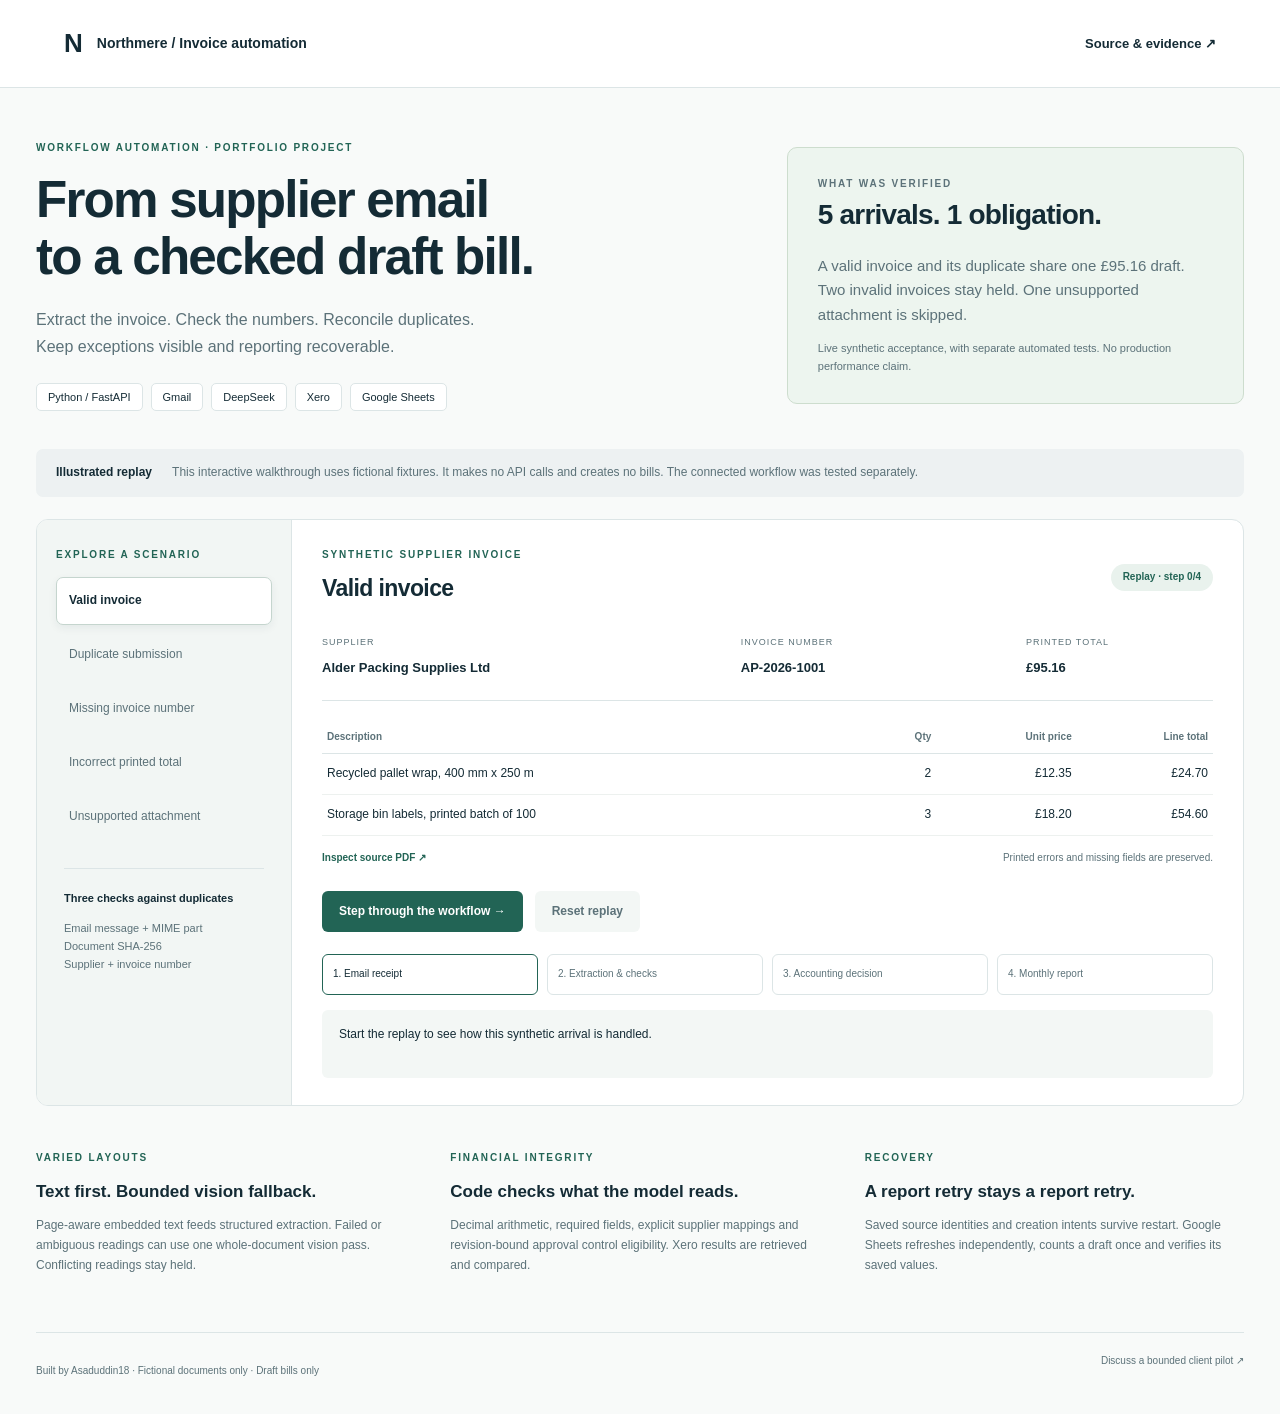
==== site/index.html @ f9c21e70 "Release Northmere invoice automation portfolio source and synthetic demo" ====
<!doctype html>
<html lang="en"><head><meta charset="utf-8"><meta name="viewport" content="width=device-width,initial-scale=1"><meta name="description" content="Supplier invoice automation portfolio: Gmail, DeepSeek extraction, validation, configurable review, Xero drafts and Google Sheets."><title>Northmere · Invoice automation</title><link rel="stylesheet" href="style.css"><script src="demo.js" defer></script></head>
<body><header><a class="brand" href="./">N<span>Northmere / Invoice automation</span></a><nav><a href="https://github.com/Asaduddin18/invoice-intake-automation-portfolio">Source &amp; evidence ↗</a></nav></header>
<main><section class="hero"><div><p class="eyebrow">WORKFLOW AUTOMATION · PORTFOLIO PROJECT</p><h1>From supplier email<br>to a checked draft bill.</h1><p class="intro">Extract the invoice. Check the numbers. Reconcile duplicates.<br>Keep exceptions visible and reporting recoverable.</p><div class="chips"><span>Python / FastAPI</span><span>Gmail</span><span>DeepSeek</span><span>Xero</span><span>Google Sheets</span></div></div><aside class="evidence"><p class="eyebrow">WHAT WAS VERIFIED</p><strong>5 arrivals. 1 obligation.</strong><p>A valid invoice and its duplicate share one £95.16 draft. Two invalid invoices stay held. One unsupported attachment is skipped.</p><p class="small">Live synthetic acceptance, with separate automated tests. No production performance claim.</p></aside></section>
<section class="notice"><b>Illustrated replay</b><span>This interactive walkthrough uses fictional fixtures. It makes no API calls and creates no bills. The connected workflow was tested separately.</span></section>
<section class="workspace"><aside class="chooser"><p class="eyebrow">EXPLORE A SCENARIO</p><div id="scenarios"></div><div class="key"><b>Three checks against duplicates</b><p>Email message + MIME part<br>Document SHA-256<br>Supplier + invoice number</p></div></aside><article class="case"><div class="casehead"><div><p class="eyebrow">SYNTHETIC SUPPLIER INVOICE</p><h2 id="case-name">Loading fixtures…</h2></div><span id="badge" class="badge">Ready</span></div><div class="facts"><div><small>SUPPLIER</small><b id="supplier"></b></div><div><small>INVOICE NUMBER</small><b id="number"></b></div><div><small>PRINTED TOTAL</small><b id="total"></b></div></div><div class="tablewrap"><table><thead><tr><th>Description</th><th>Qty</th><th>Unit price</th><th>Line total</th></tr></thead><tbody id="items"></tbody></table></div><div class="sourcebar"><a id="source" target="_blank" rel="noopener">Inspect source PDF ↗</a><span>Printed errors and missing fields are preserved.</span></div><div class="runbar"><button id="run" type="button">Step through the workflow →</button><button id="reset" type="button" class="quiet">Reset replay</button></div><ol class="flow" id="flow"></ol><div class="outcome" id="outcome" aria-live="polite"></div></article></section>
<section class="closing"><article><p class="eyebrow">VARIED LAYOUTS</p><h3>Text first. Bounded vision fallback.</h3><p>Page-aware embedded text feeds structured extraction. Failed or ambiguous readings can use one whole-document vision pass. Conflicting readings stay held.</p></article><article><p class="eyebrow">FINANCIAL INTEGRITY</p><h3>Code checks what the model reads.</h3><p>Decimal arithmetic, required fields, explicit supplier mappings and revision-bound approval control eligibility. Xero results are retrieved and compared.</p></article><article><p class="eyebrow">RECOVERY</p><h3>A report retry stays a report retry.</h3><p>Saved source identities and creation intents survive restart. Google Sheets refreshes independently, counts a draft once and verifies its saved values.</p></article></section>
<footer><p>Built by <a href="https://github.com/Asaduddin18">Asaduddin18</a> · Fictional documents only · Draft bills only</p><a href="https://github.com/Asaduddin18/invoice-intake-automation-portfolio/blob/main/docs/client-pilot.md">Discuss a bounded client pilot ↗</a></footer></main></body></html>
---- site/style.css ----
:root{--ink:#142b35;--muted:#5c7279;--line:#dce5e6;--green:#226455;--wash:#f3f7f5;--amber:#9b681b}*{box-sizing:border-box}body{margin:0;background:#f8faf9;color:var(--ink);font:15px/1.65 -apple-system,BlinkMacSystemFont,"Segoe UI",sans-serif}a{color:inherit;text-decoration:none}a:hover{text-decoration:underline}header{height:88px;border-bottom:1px solid var(--line);display:flex;align-items:center;justify-content:space-between;padding:0 5vw;background:white}.brand{display:flex;gap:14px;align-items:center;font-weight:800;font-size:26px}.brand span{font-size:14px;font-weight:600}nav{font-size:13px;font-weight:600}main{max-width:1400px;margin:auto;padding:52px 36px 0}.hero{display:grid;grid-template-columns:1.5fr 1fr;gap:65px;align-items:center;margin-bottom:38px}.eyebrow{font-size:10px;letter-spacing:1.8px;font-weight:750;color:var(--green);margin:0 0 14px}h1{font-size:clamp(34px,4vw,55px);line-height:1.12;letter-spacing:-1.8px;margin:0 0 22px;font-weight:720}.intro{color:var(--muted);font-size:16px}.chips{display:flex;gap:8px;flex-wrap:wrap;margin-top:23px}.chips span{border:1px solid var(--line);padding:4px 11px;border-radius:5px;background:white;font-size:11px}.evidence{padding:28px 30px;border:1px solid #cdddce;background:#edf5ef;border-radius:10px}.evidence strong{font-size:28px;letter-spacing:-.8px}.evidence p{color:var(--muted);margin-bottom:0}.evidence .small{font-size:11px}.notice{display:flex;gap:20px;padding:14px 20px;background:#edf1f2;border-radius:7px;font-size:12px;margin-bottom:22px}.notice b{white-space:nowrap}.notice span{color:var(--muted)}.workspace{display:grid;grid-template-columns:255px 1fr;border:1px solid var(--line);border-radius:12px;overflow:hidden;background:white}.chooser{background:#f2f6f4;padding:27px 19px;border-right:1px solid var(--line)}.chooser button{display:block;width:100%;text-align:left;border:1px solid transparent;background:transparent;border-radius:7px;padding:13px 12px;margin:6px 0;color:var(--muted);font:inherit;font-size:12px;cursor:pointer}.chooser button.active{background:white;border-color:#c5d5ce;color:var(--ink);font-weight:650;box-shadow:0 3px 8px #132d3810}.key{margin:28px 8px 0;border-top:1px solid var(--line);padding-top:20px;font-size:11px;color:var(--muted)}.key b{color:var(--ink)}.case{padding:27px 30px}.casehead{display:flex;justify-content:space-between;align-items:center}.casehead h2{font-size:23px;margin:0;letter-spacing:-.6px}.casehead .eyebrow{margin-bottom:7px}.badge{font-size:10px;font-weight:700;border-radius:20px;padding:5px 12px;color:var(--green);background:#e9f2ed}.badge.held{color:var(--amber);background:#fff1da}.facts{display:grid;grid-template-columns:1.5fr 1fr .7fr;gap:18px;margin:27px 0 20px;padding-bottom:20px;border-bottom:1px solid var(--line)}small{display:block;font-size:9px;color:var(--muted);letter-spacing:1px;margin-bottom:5px}.facts b{font-size:13px}.tablewrap{overflow:auto}table{width:100%;border-collapse:collapse;font-size:12px}th{text-align:left;font-weight:600;color:var(--muted);font-size:10px;padding:8px 5px;border-bottom:1px solid var(--line)}td{padding:10px 5px;border-bottom:1px solid #edf1ef}th:not(:first-child),td:not(:first-child){text-align:right;white-space:nowrap}.sourcebar{display:flex;justify-content:space-between;gap:15px;margin-top:14px;font-size:10px}.sourcebar a{font-weight:700;color:var(--green)}.sourcebar span{color:var(--muted)}.runbar{display:flex;gap:12px;margin-top:24px}button{border:0;font:inherit}.runbar button{padding:11px 17px;border-radius:6px;background:var(--green);color:white;font-size:12px;font-weight:600;cursor:pointer}.runbar button.quiet{background:var(--wash);color:var(--muted)}.flow{display:grid;grid-template-columns:repeat(4,1fr);gap:9px;padding:0;list-style:none;margin:22px 0 15px}.flow li{border:1px solid var(--line);border-radius:6px;padding:11px 10px;font-size:10px;color:var(--muted)}.flow li.done{color:var(--green);background:#edf5ef;border-color:#c9ded0}.flow li.current{border-color:var(--green);color:var(--ink)}.outcome{padding:15px 17px;background:var(--wash);border-radius:6px;font-size:12px;min-height:68px}.outcome.held{background:#fff7e9;color:#77511c}.closing{display:grid;grid-template-columns:repeat(3,1fr);gap:35px;margin:44px 0}.closing h3{font-size:17px;line-height:1.4;margin:0}.closing p:not(.eyebrow){font-size:12px;color:var(--muted)}footer{display:flex;justify-content:space-between;gap:20px;border-top:1px solid var(--line);padding:20px 0 25px;color:var(--muted);font-size:10px}button:focus-visible,a:focus-visible{outline:3px solid #86bca5;outline-offset:3px}@media(max-width:800px){header{padding:0 22px;height:70px}.brand span{font-size:11px}nav{font-size:10px}main{padding:30px 18px 0}.hero{grid-template-columns:1fr;gap:20px}.evidence{padding:20px}.workspace{grid-template-columns:1fr}.chooser{border-right:0;border-bottom:1px solid var(--line)}#scenarios{display:flex;flex-wrap:wrap}.chooser button{width:auto;padding:8px}.key{display:none}.case{padding:22px 18px}.facts{grid-template-columns:1fr 1fr}.flow{grid-template-columns:1fr 1fr}.sourcebar,.notice,footer{flex-direction:column;gap:8px}.closing{grid-template-columns:1fr;gap:20px}.chips{margin-top:15px}}
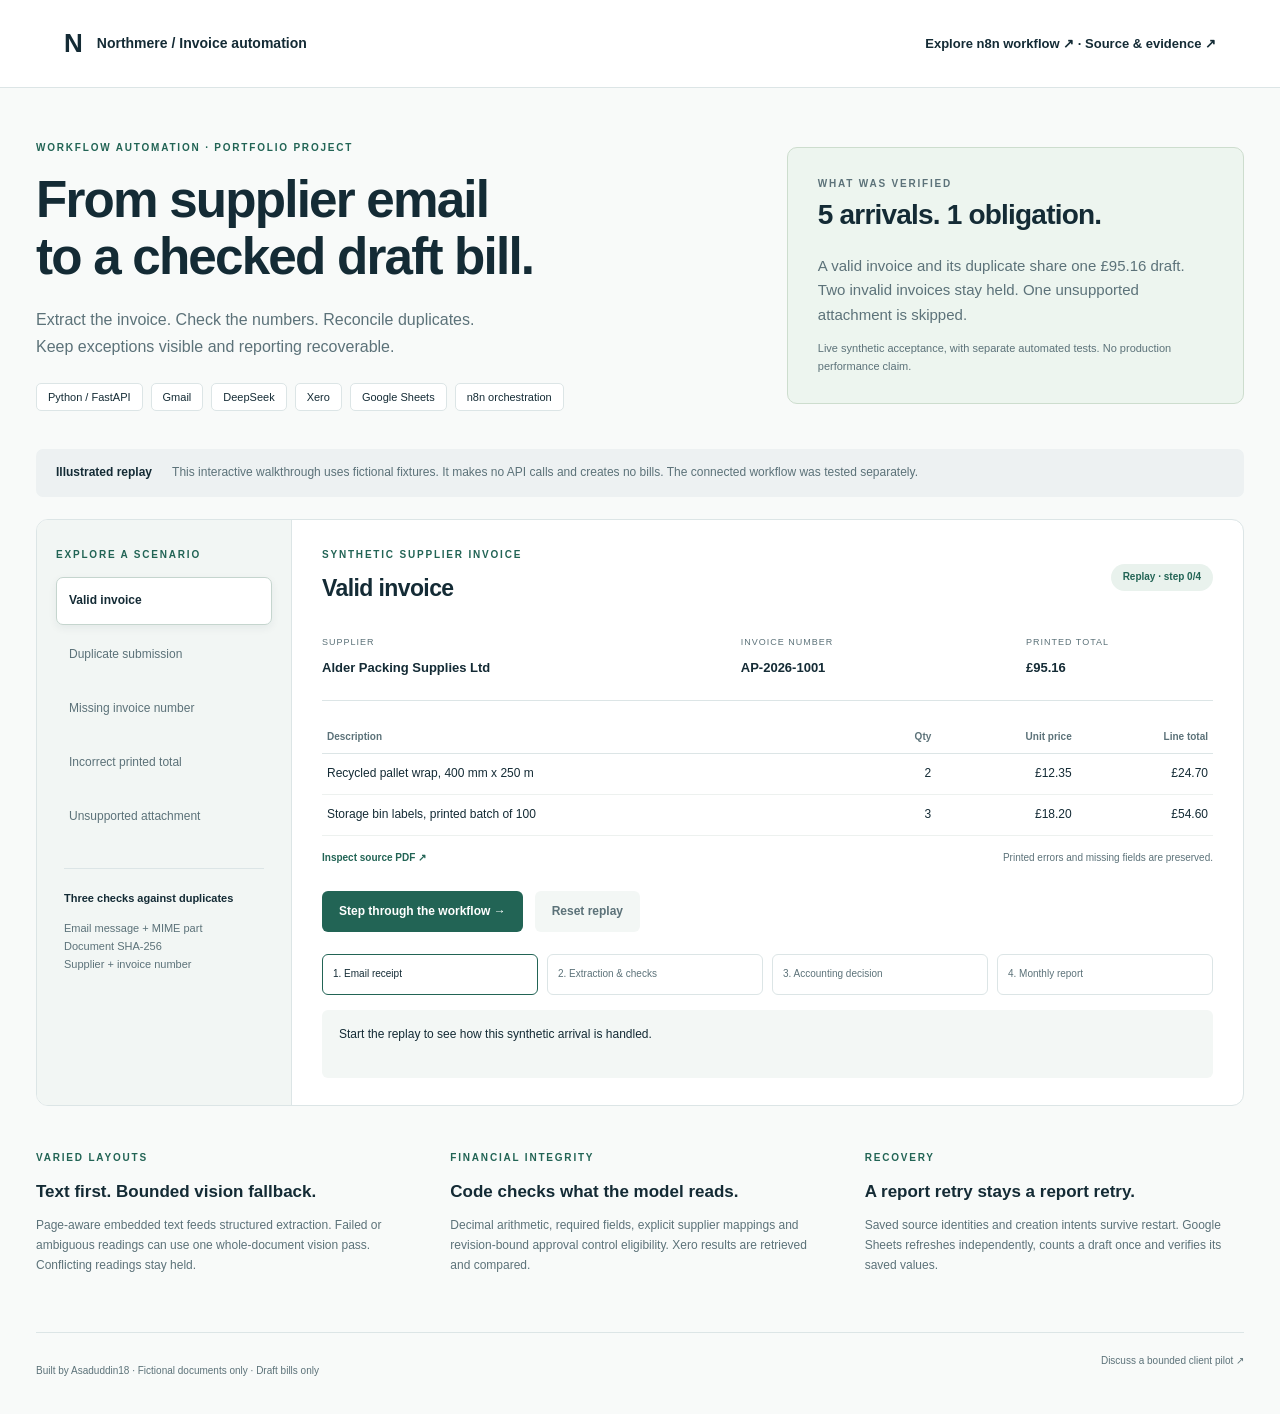
==== commit 4a7405ab: "Release completed n8n orchestration and operator walkthrough" ====
--- a/site/index.html
+++ b/site/index.html
@@ -1,7 +1,7 @@
 <!doctype html>
 <html lang="en"><head><meta charset="utf-8"><meta name="viewport" content="width=device-width,initial-scale=1"><meta name="description" content="Supplier invoice automation portfolio: Gmail, DeepSeek extraction, validation, configurable review, Xero drafts and Google Sheets."><title>Northmere · Invoice automation</title><link rel="stylesheet" href="style.css"><script src="demo.js" defer></script></head>
-<body><header><a class="brand" href="./">N<span>Northmere / Invoice automation</span></a><nav><a href="https://github.com/Asaduddin18/invoice-intake-automation-portfolio">Source &amp; evidence ↗</a></nav></header>
-<main><section class="hero"><div><p class="eyebrow">WORKFLOW AUTOMATION · PORTFOLIO PROJECT</p><h1>From supplier email<br>to a checked draft bill.</h1><p class="intro">Extract the invoice. Check the numbers. Reconcile duplicates.<br>Keep exceptions visible and reporting recoverable.</p><div class="chips"><span>Python / FastAPI</span><span>Gmail</span><span>DeepSeek</span><span>Xero</span><span>Google Sheets</span></div></div><aside class="evidence"><p class="eyebrow">WHAT WAS VERIFIED</p><strong>5 arrivals. 1 obligation.</strong><p>A valid invoice and its duplicate share one £95.16 draft. Two invalid invoices stay held. One unsupported attachment is skipped.</p><p class="small">Live synthetic acceptance, with separate automated tests. No production performance claim.</p></aside></section>
+<body><header><a class="brand" href="./">N<span>Northmere / Invoice automation</span></a><nav><a href="n8n.html">Explore n8n workflow ↗</a> · <a href="https://github.com/Asaduddin18/invoice-intake-automation-portfolio">Source &amp; evidence ↗</a></nav></header>
+<main><section class="hero"><div><p class="eyebrow">WORKFLOW AUTOMATION · PORTFOLIO PROJECT</p><h1>From supplier email<br>to a checked draft bill.</h1><p class="intro">Extract the invoice. Check the numbers. Reconcile duplicates.<br>Keep exceptions visible and reporting recoverable.</p><div class="chips"><span>Python / FastAPI</span><span>Gmail</span><span>DeepSeek</span><span>Xero</span><span>Google Sheets</span><span>n8n orchestration</span></div></div><aside class="evidence"><p class="eyebrow">WHAT WAS VERIFIED</p><strong>5 arrivals. 1 obligation.</strong><p>A valid invoice and its duplicate share one £95.16 draft. Two invalid invoices stay held. One unsupported attachment is skipped.</p><p class="small">Live synthetic acceptance, with separate automated tests. No production performance claim.</p></aside></section>
 <section class="notice"><b>Illustrated replay</b><span>This interactive walkthrough uses fictional fixtures. It makes no API calls and creates no bills. The connected workflow was tested separately.</span></section>
 <section class="workspace"><aside class="chooser"><p class="eyebrow">EXPLORE A SCENARIO</p><div id="scenarios"></div><div class="key"><b>Three checks against duplicates</b><p>Email message + MIME part<br>Document SHA-256<br>Supplier + invoice number</p></div></aside><article class="case"><div class="casehead"><div><p class="eyebrow">SYNTHETIC SUPPLIER INVOICE</p><h2 id="case-name">Loading fixtures…</h2></div><span id="badge" class="badge">Ready</span></div><div class="facts"><div><small>SUPPLIER</small><b id="supplier"></b></div><div><small>INVOICE NUMBER</small><b id="number"></b></div><div><small>PRINTED TOTAL</small><b id="total"></b></div></div><div class="tablewrap"><table><thead><tr><th>Description</th><th>Qty</th><th>Unit price</th><th>Line total</th></tr></thead><tbody id="items"></tbody></table></div><div class="sourcebar"><a id="source" target="_blank" rel="noopener">Inspect source PDF ↗</a><span>Printed errors and missing fields are preserved.</span></div><div class="runbar"><button id="run" type="button">Step through the workflow →</button><button id="reset" type="button" class="quiet">Reset replay</button></div><ol class="flow" id="flow"></ol><div class="outcome" id="outcome" aria-live="polite"></div></article></section>
 <section class="closing"><article><p class="eyebrow">VARIED LAYOUTS</p><h3>Text first. Bounded vision fallback.</h3><p>Page-aware embedded text feeds structured extraction. Failed or ambiguous readings can use one whole-document vision pass. Conflicting readings stay held.</p></article><article><p class="eyebrow">FINANCIAL INTEGRITY</p><h3>Code checks what the model reads.</h3><p>Decimal arithmetic, required fields, explicit supplier mappings and revision-bound approval control eligibility. Xero results are retrieved and compared.</p></article><article><p class="eyebrow">RECOVERY</p><h3>A report retry stays a report retry.</h3><p>Saved source identities and creation intents survive restart. Google Sheets refreshes independently, counts a draft once and verifies its saved values.</p></article></section>
